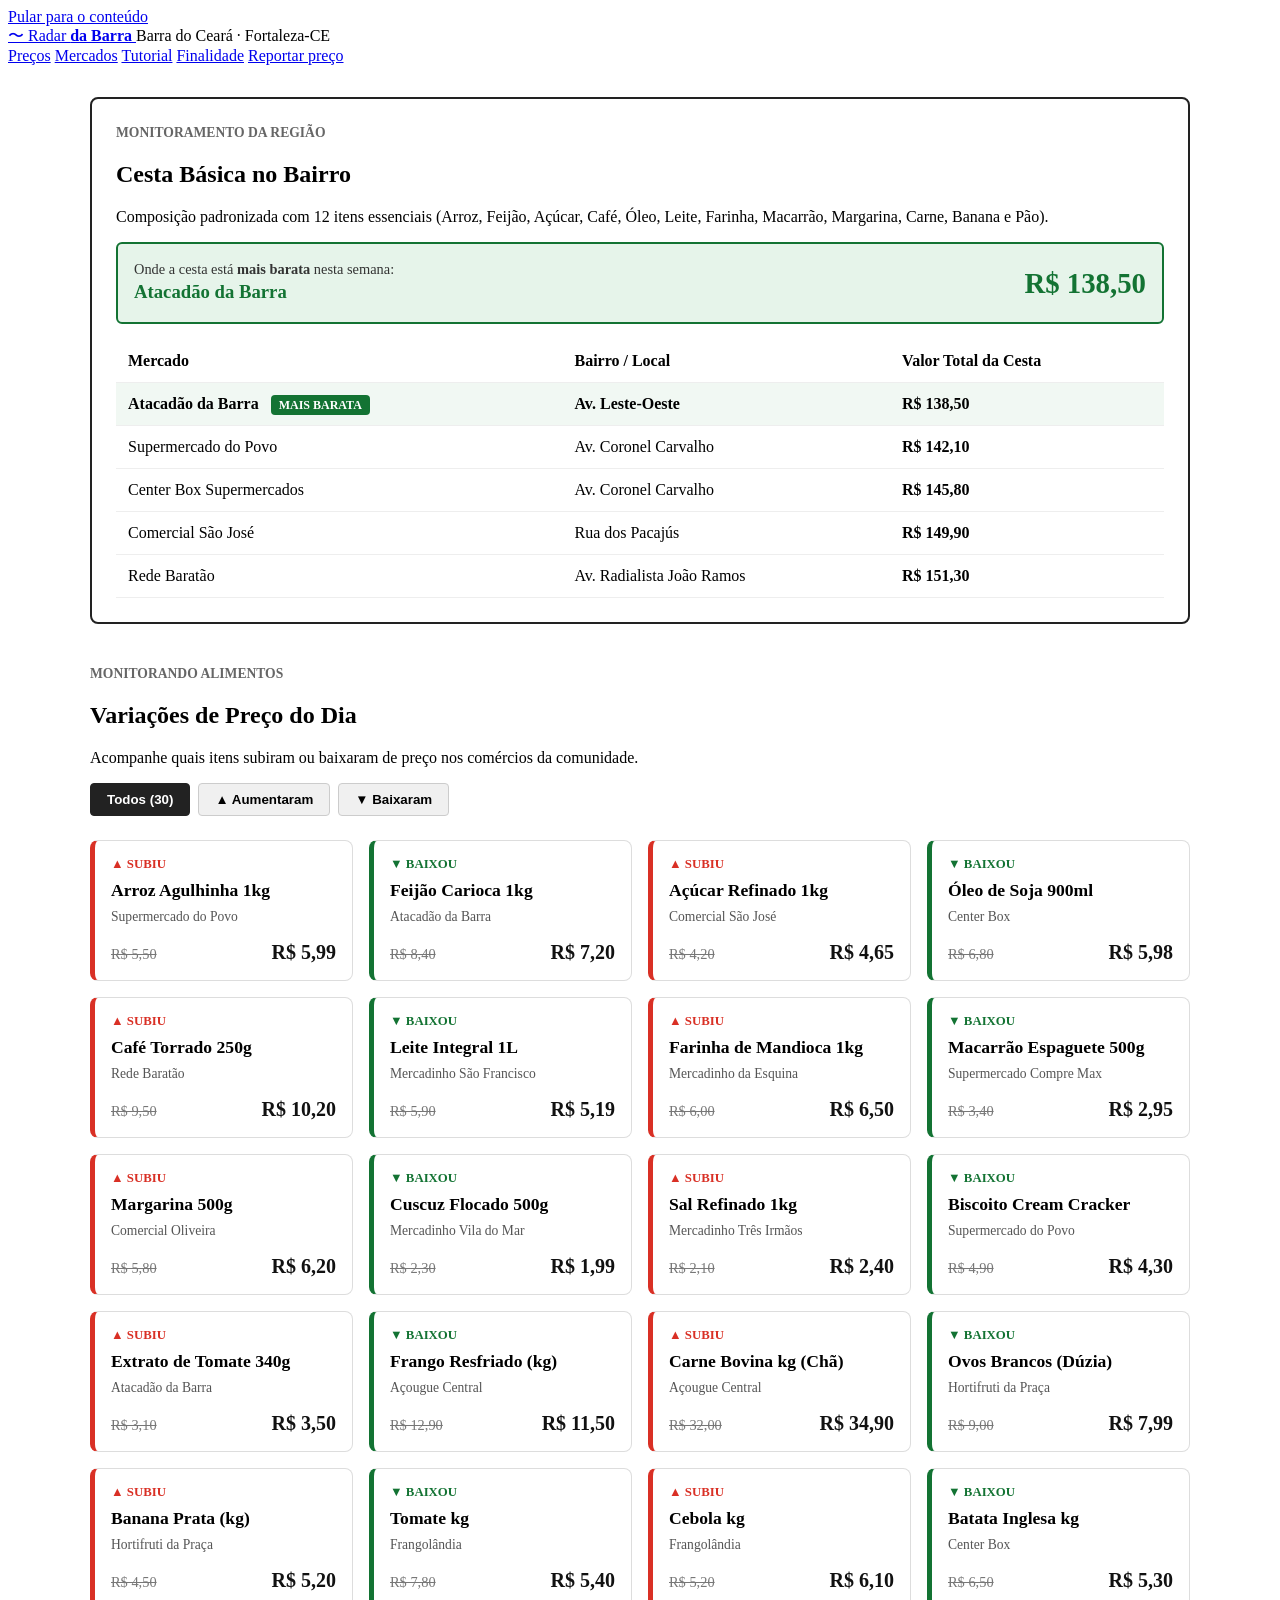
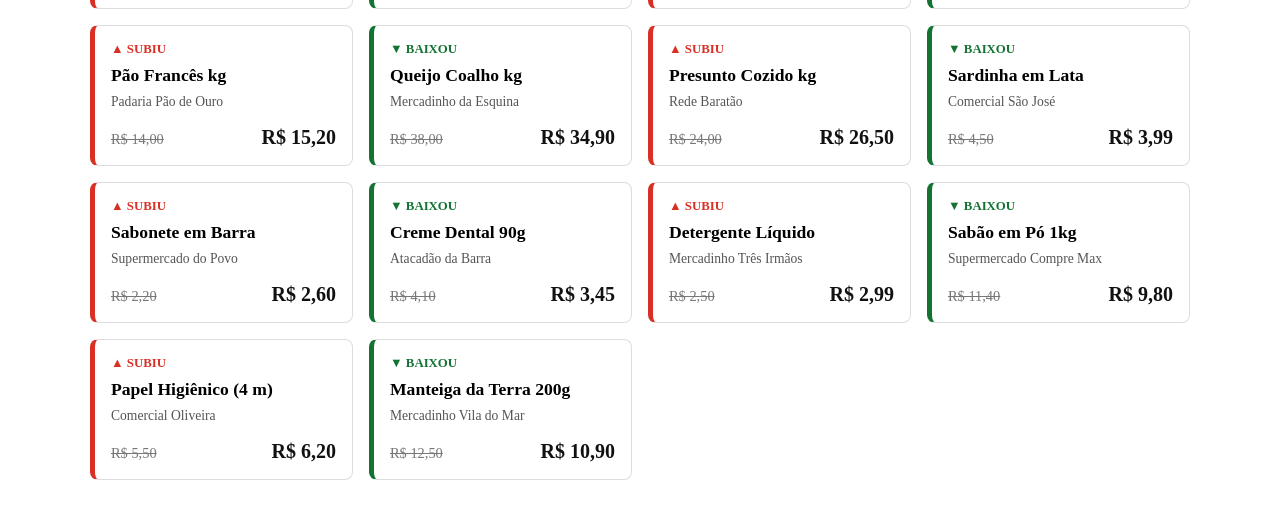
==== preços.html @ 25b1a9d9 "Rename precos.html to preços.html" ====
<!DOCTYPE html>
<html lang="pt-BR">
<head>
<meta charset="UTF-8">
<meta name="viewport" content="width=device-width, initial-scale=1.0, maximum-scale=1">
<title>Preços e Cesta Básica · Radar da Barra</title>
<link rel="preconnect" href="https://fonts.googleapis.com">
<link href="https://fonts.googleapis.com/css2?family=Fraunces:opsz,wght@9..144,500;9..144,600;9..144,700&family=Inter:wght@400;500;600;700&family=Space+Mono:wght@400;700&display=swap" rel="stylesheet">
<link rel="stylesheet" href="css/style.css">
<style>
  /* Estilização da Cesta Básica */
  .painel-cesta { background: #fff; border: 2px solid #222; border-radius: 8px; padding: 1.5rem; margin-bottom: 2.5rem; }
  .cesta-destaque { background: #e6f4ea; border: 2px solid #137333; border-radius: 6px; padding: 1rem; margin-top: 1rem; display: flex; justify-content: space-between; align-items: center; flex-wrap: wrap; gap: 1rem; }
  .cesta-destaque .preco-campeao { font-size: 1.8rem; font-weight: 700; color: #137333; }
  .tabela-cesta { width: 100%; border-collapse: collapse; margin-top: 1rem; text-align: left; }
  .tabela-cesta th, .tabela-cesta td { padding: 0.75rem; border-bottom: 1px solid #eee; }
  .tabela-cesta tr.mais-barato { background-color: #f1f8f3; font-weight: 600; }
  .badge-menor { background: #137333; color: #fff; font-size: 0.75rem; padding: 0.2rem 0.5rem; border-radius: 4px; text-transform: uppercase; margin-left: 0.5rem; }

  /* Estilização dos Cards de Produtos */
  .grade-produtos { display: grid; grid-template-columns: repeat(auto-fill, minmax(260px, 1fr)); gap: 1rem; margin-top: 1.5rem; }
  .cartao-p { background: #fff; border: 1px solid #ddd; border-radius: 8px; padding: 1rem; display: flex; flex-direction: column; gap: 0.5rem; }
  .cartao-p.aumento { border-left: 5px solid #d93025; }
  .cartao-p.reducao { border-left: 5px solid #137333; }
  .tag-variacao { font-size: 0.8rem; font-weight: bold; text-transform: uppercase; }
  .aumento .tag-variacao { color: #d93025; }
  .reducao .tag-variacao { color: #137333; }
  .precos-box { display: flex; justify-content: space-between; align-items: baseline; margin-top: 0.5rem; }
  .p-antigo { text-decoration: line-through; color: #777; font-size: 0.9rem; }
  .p-atual { font-size: 1.25rem; font-weight: 700; color: #111; }
  
  /* Botoes de Filtro */
  .filtros { display: flex; gap: 0.5rem; margin-bottom: 1rem; flex-wrap: wrap; }
  .btn-f { background: #f0f0f0; border: 1px solid #ccc; padding: 0.5rem 1rem; border-radius: 4px; cursor: pointer; font-weight: 600; }
  .btn-f.ativo { background: #222; color: #fff; border-color: #222; }
</style>
</head>
<body>

<a class="pular-conteudo" href="#conteudo">Pular para o conteúdo</a>

<header class="topo">
  <div class="topo__marca">
    <a href="index.html" class="marca">
      <span class="marca__onda" aria-hidden="true">〜</span>
      <span class="marca__texto">Radar <strong>da Barra</strong></span>
    </a>
    <span class="topo__selo">Barra do Ceará · Fortaleza-CE</span>
  </div>
  <nav class="topo__nav">
    <a href="precos.html">Preços</a>
    <a href="mercados.html">Mercados</a>
    <a href="tutorial.html">Tutorial</a>
    <a href="finalidade.html">Finalidade</a>
    <a href="reportar.html" class="botao botao--sol">Reportar preço</a>
  </nav>
</header>

<main id="conteudo" style="max-width: 1100px; margin: 2rem auto; padding: 0 1rem;">

  <section class="painel-cesta">
    <span class="eyebrow" style="color: #666; font-size: 0.85rem; font-weight: bold; text-transform: uppercase;">Monitoramento da Região</span>
    <h2>Cesta Básica no Bairro</h2>
    <p>Composição padronizada com 12 itens essenciais (Arroz, Feijão, Açúcar, Café, Óleo, Leite, Farinha, Macarrão, Margarina, Carne, Banana e Pão).</p>
    
    <div class="cesta-destaque">
      <div>
        <span style="font-size: 0.9rem; color: #333;">Onde a cesta está <strong>mais barata</strong> nesta semana:</span>
        <h3 style="margin: 0.2rem 0; color: #137333;" id="nomeMercadoBarato">Atacadão da Barra</h3>
      </div>
      <div class="preco-campeao" id="precoCestaBarata">R$ 138,50</div>
    </div>

    <table class="tabela-cesta">
      <thead>
        <tr>
          <th>Mercado</th>
          <th>Bairro / Local</th>
          <th>Valor Total da Cesta</th>
        </tr>
      </thead>
      <tbody id="corpoTabelaCesta">
        </tbody>
    </table>
  </section>

  <section class="cabecalho-pagina">
    <span class="eyebrow" style="color: #666; font-size: 0.85rem; font-weight: bold; text-transform: uppercase;">Monitorando Alimentos</span>
    <h1>Variações de Preço do Dia</h1>
    <p>Acompanhe quais itens subiram ou baixaram de preço nos comércios da comunidade.</p>
  </section>

  <div class="filtros">
    <button class="btn-f ativo" onclick="filtrar('todos', this)">Todos (30)</button>
    <button class="btn-f" onclick="filtrar('aumento', this)">▲ Aumentaram</button>
    <button class="btn-f" onclick="filtrar('reducao', this)">▼ Baixaram</button>
  </div>

  <div class="grade-produtos" id="gradeProdutos">
    </div>

</main>

<script>
// 1. DADOS DA CESTA BÁSICA NOS MERCADOS
const cestasMercados = [
  { mercado: "Atacadão da Barra", local: "Av. Leste-Oeste", valor: 138.50 },
  { mercado: "Supermercado do Povo", local: "Av. Coronel Carvalho", valor: 142.10 },
  { mercado: "Center Box Supermercados", local: "Av. Coronel Carvalho", valor: 145.80 },
  { mercado: "Comercial São José", local: "Rua dos Pacajús", valor: 149.90 },
  { mercado: "Rede Baratão", local: "Av. Radialista João Ramos", valor: 151.30 }
];

// 2. DADOS DOS 30 ALIMENTOS
const listaAlimentos = [
  { nome: "Arroz Agulhinha 1kg", mercado: "Supermercado do Povo", tipo: "aumento", anterior: 5.50, atual: 5.99 },
  { nome: "Feijão Carioca 1kg", mercado: "Atacadão da Barra", tipo: "reducao", anterior: 8.40, atual: 7.20 },
  { nome: "Açúcar Refinado 1kg", mercado: "Comercial São José", tipo: "aumento", anterior: 4.20, atual: 4.65 },
  { nome: "Óleo de Soja 900ml", mercado: "Center Box", tipo: "reducao", anterior: 6.80, atual: 5.98 },
  { nome: "Café Torrado 250g", mercado: "Rede Baratão", tipo: "aumento", anterior: 9.50, atual: 10.20 },
  { nome: "Leite Integral 1L", mercado: "Mercadinho São Francisco", tipo: "reducao", anterior: 5.90, atual: 5.19 },
  { nome: "Farinha de Mandioca 1kg", mercado: "Mercadinho da Esquina", tipo: "aumento", anterior: 6.00, anterior: 6.00, atual: 6.50 },
  { nome: "Macarrão Espaguete 500g", mercado: "Supermercado Compre Max", tipo: "reducao", anterior: 3.40, atual: 2.95 },
  { nome: "Margarina 500g", mercado: "Comercial Oliveira", tipo: "aumento", anterior: 5.80, atual: 6.20 },
  { nome: "Cuscuz Flocado 500g", mercado: "Mercadinho Vila do Mar", tipo: "reducao", anterior: 2.30, atual: 1.99 },
  { nome: "Sal Refinado 1kg", mercado: "Mercadinho Três Irmãos", tipo: "aumento", anterior: 2.10, atual: 2.40 },
  { nome: "Biscoito Cream Cracker", mercado: "Supermercado do Povo", tipo: "reducao", anterior: 4.90, atual: 4.30 },
  { nome: "Extrato de Tomate 340g", mercado: "Atacadão da Barra", tipo: "aumento", anterior: 3.10, atual: 3.50 },
  { nome: "Frango Resfriado (kg)", mercado: "Açougue Central", tipo: "reducao", anterior: 12.90, atual: 11.50 },
  { nome: "Carne Bovina kg (Chã)", mercado: "Açougue Central", tipo: "aumento", anterior: 32.00, atual: 34.90 },
  { nome: "Ovos Brancos (Dúzia)", mercado: "Hortifruti da Praça", tipo: "reducao", anterior: 9.00, atual: 7.99 },
  { nome: "Banana Prata (kg)", mercado: "Hortifruti da Praça", tipo: "aumento", anterior: 4.50, atual: 5.20 },
  { nome: "Tomate kg", mercado: "Frangolândia", tipo: "reducao", anterior: 7.80, atual: 5.40 },
  { nome: "Cebola kg", mercado: "Frangolândia", tipo: "aumento", anterior: 5.20, atual: 6.10 },
  { nome: "Batata Inglesa kg", mercado: "Center Box", tipo: "reducao", anterior: 6.50, atual: 5.30 },
  { nome: "Pão Francês kg", mercado: "Padaria Pão de Ouro", tipo: "aumento", anterior: 14.00, atual: 15.20 },
  { nome: "Queijo Coalho kg", mercado: "Mercadinho da Esquina", tipo: "reducao", anterior: 38.00, atual: 34.90 },
  { nome: "Presunto Cozido kg", mercado: "Rede Baratão", tipo: "aumento", anterior: 24.00, atual: 26.50 },
  { nome: "Sardinha em Lata", mercado: "Comercial São José", tipo: "reducao", anterior: 4.50, atual: 3.99 },
  { nome: "Sabonete em Barra", mercado: "Supermercado do Povo", tipo: "aumento", anterior: 2.20, atual: 2.60 },
  { nome: "Creme Dental 90g", mercado: "Atacadão da Barra", tipo: "reducao", anterior: 4.10, atual: 3.45 },
  { nome: "Detergente Líquido", mercado: "Mercadinho Três Irmãos", tipo: "aumento", anterior: 2.50, atual: 2.99 },
  { nome: "Sabão em Pó 1kg", mercado: "Supermercado Compre Max", tipo: "reducao", anterior: 11.40, atual: 9.80 },
  { nome: "Papel Higiênico (4 m)", mercado: "Comercial Oliveira", tipo: "aumento", anterior: 5.50, atual: 6.20 },
  { nome: "Manteiga da Terra 200g", mercado: "Mercadinho Vila do Mar", tipo: "reducao", anterior: 12.50, atual: 10.90 }
];

// FUNÇÃO PARA RENDERIZAR TABELA DA CESTA BÁSICA
function renderCesta() {
  // Ordena pelo menor valor
  cestasMercados.sort((a, b) => a.valor - b.valor);
  
  const menor = cestasMercados[0];
  document.getElementById('nomeMercadoBarato').textContent = menor.mercado;
  document.getElementById('precoCestaBarata').textContent = `R$ ${menor.valor.toFixed(2).replace('.', ',')}`;

  const tbody = document.getElementById('corpoTabelaCesta');
  tbody.innerHTML = cestasMercados.map((item, index) => `
    <tr class="${index === 0 ? 'mais-barato' : ''}">
      <td>${item.mercado} ${index === 0 ? '<span class="badge-menor">Mais Barata</span>' : ''}</td>
      <td>${item.local}</td>
      <td><strong>R$ ${item.valor.toFixed(2).replace('.', ',')}</strong></td>
    </tr>
  `).join('');
}

// FUNÇÃO PARA RENDERIZAR OS CARD DOS ALIMENTOS
function renderAlimentos(itens) {
  const container = document.getElementById('gradeProdutos');
  container.innerHTML = itens.map(item => `
    <article class="cartao-p ${item.tipo}">
      <span class="tag-variacao">${item.tipo === 'aumento' ? '▲ Subiu' : '▼ Baixou'}</span>
      <h3 style="margin: 0; font-size: 1.1rem;">${item.nome}</h3>
      <span style="font-size: 0.85rem; color: #555;">${item.mercado}</span>
      <div class="precos-box">
        <span class="p-antigo">R$ ${item.anterior.toFixed(2).replace('.', ',')}</span>
        <span class="p-atual">R$ ${item.atual.toFixed(2).replace('.', ',')}</span>
      </div>
    </article>
  `).join('');
}

// FILTRO DE BOTOES
function filtrar(tipo, btn) {
  document.querySelectorAll('.btn-f').forEach(b => b.classList.remove('ativo'));
  btn.classList.add('ativo');

  if (tipo === 'todos') {
    renderAlimentos(listaAlimentos);
  } else {
    renderAlimentos(listaAlimentos.filter(a => a.tipo === tipo));
  }
}

// INICIALIZAÇÃO AO CARREGAR A PÁGINA
window.onload = () => {
  renderCesta();
  renderAlimentos(listaAlimentos);
};

</script>
</body>
</html>
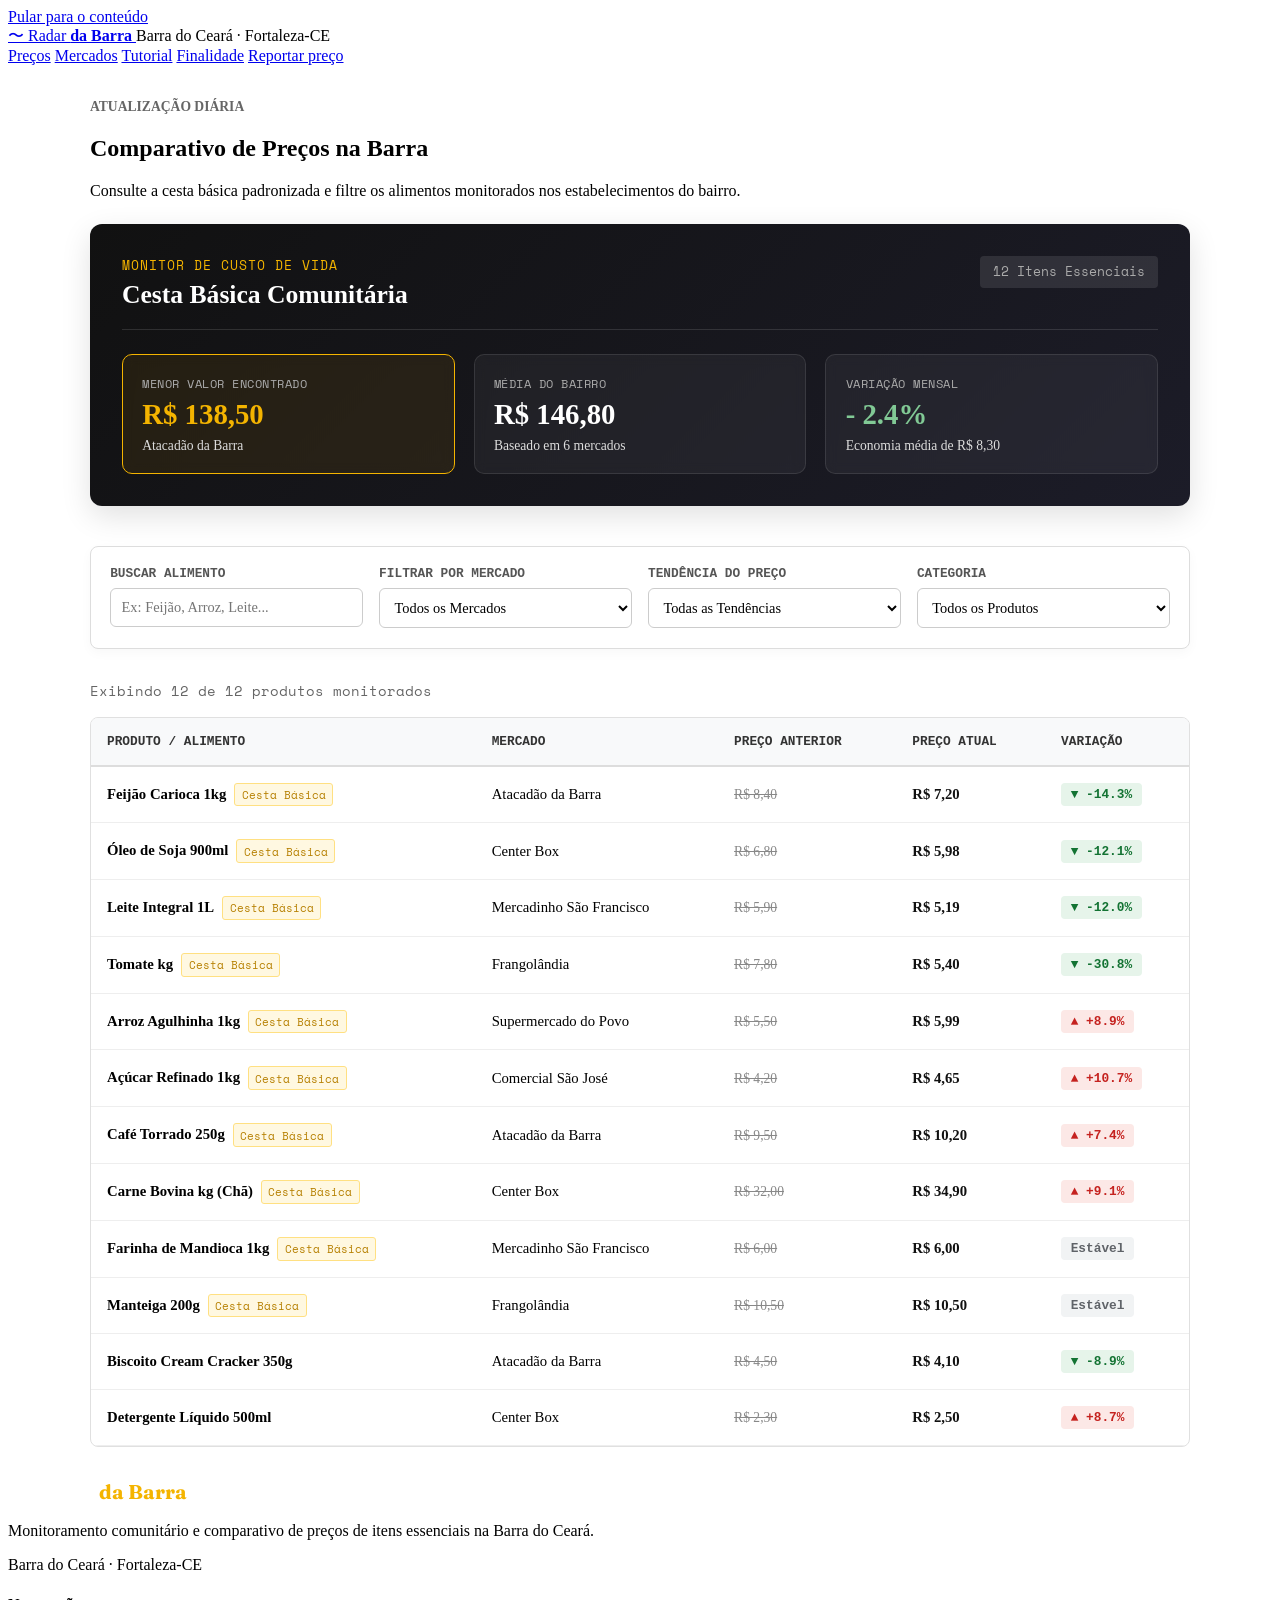
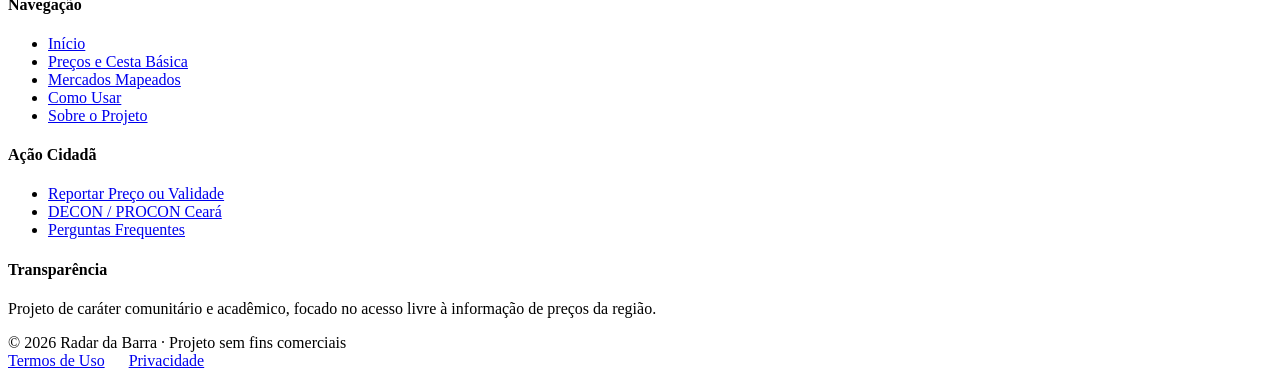
==== commit 7d9c9d21: "Revise preços.html for price comparison enhancements Updated title and enhanced styling for price co" ====
--- a/preços.html
+++ b/preços.html
@@ -3,36 +3,225 @@
 <head>
 <meta charset="UTF-8">
 <meta name="viewport" content="width=device-width, initial-scale=1.0, maximum-scale=1">
-<title>Preços e Cesta Básica · Radar da Barra</title>
+<title>Comparativo de Preços · Radar da Barra</title>
 <link rel="preconnect" href="https://fonts.googleapis.com">
 <link href="https://fonts.googleapis.com/css2?family=Fraunces:opsz,wght@9..144,500;9..144,600;9..144,700&family=Inter:wght@400;500;600;700&family=Space+Mono:wght@400;700&display=swap" rel="stylesheet">
 <link rel="stylesheet" href="css/style.css">
 <style>
-  /* Estilização da Cesta Básica */
-  .painel-cesta { background: #fff; border: 2px solid #222; border-radius: 8px; padding: 1.5rem; margin-bottom: 2.5rem; }
-  .cesta-destaque { background: #e6f4ea; border: 2px solid #137333; border-radius: 6px; padding: 1rem; margin-top: 1rem; display: flex; justify-content: space-between; align-items: center; flex-wrap: wrap; gap: 1rem; }
-  .cesta-destaque .preco-campeao { font-size: 1.8rem; font-weight: 700; color: #137333; }
-  .tabela-cesta { width: 100%; border-collapse: collapse; margin-top: 1rem; text-align: left; }
-  .tabela-cesta th, .tabela-cesta td { padding: 0.75rem; border-bottom: 1px solid #eee; }
-  .tabela-cesta tr.mais-barato { background-color: #f1f8f3; font-weight: 600; }
-  .badge-menor { background: #137333; color: #fff; font-size: 0.75rem; padding: 0.2rem 0.5rem; border-radius: 4px; text-transform: uppercase; margin-left: 0.5rem; }
-
-  /* Estilização dos Cards de Produtos */
-  .grade-produtos { display: grid; grid-template-columns: repeat(auto-fill, minmax(260px, 1fr)); gap: 1rem; margin-top: 1.5rem; }
-  .cartao-p { background: #fff; border: 1px solid #ddd; border-radius: 8px; padding: 1rem; display: flex; flex-direction: column; gap: 0.5rem; }
-  .cartao-p.aumento { border-left: 5px solid #d93025; }
-  .cartao-p.reducao { border-left: 5px solid #137333; }
-  .tag-variacao { font-size: 0.8rem; font-weight: bold; text-transform: uppercase; }
-  .aumento .tag-variacao { color: #d93025; }
-  .reducao .tag-variacao { color: #137333; }
-  .precos-box { display: flex; justify-content: space-between; align-items: baseline; margin-top: 0.5rem; }
-  .p-antigo { text-decoration: line-through; color: #777; font-size: 0.9rem; }
-  .p-atual { font-size: 1.25rem; font-weight: 700; color: #111; }
-  
-  /* Botoes de Filtro */
-  .filtros { display: flex; gap: 0.5rem; margin-bottom: 1rem; flex-wrap: wrap; }
-  .btn-f { background: #f0f0f0; border: 1px solid #ccc; padding: 0.5rem 1rem; border-radius: 4px; cursor: pointer; font-weight: 600; }
-  .btn-f.ativo { background: #222; color: #fff; border-color: #222; }
+  /* Base de Animação de Rolagem */
+  .revelar {
+    opacity: 0;
+    transform: translateY(25px);
+    transition: opacity 0.7s cubic-bezier(0.16, 1, 0.3, 1), transform 0.7s cubic-bezier(0.16, 1, 0.3, 1);
+  }
+  .revelar.ativo {
+    opacity: 1;
+    transform: translateY(0);
+  }
+
+  /* Painel Destaque da Cesta Básica */
+  .painel-cesta {
+    background: linear-gradient(135deg, #111111 0%, #1c1c28 100%);
+    color: #fff;
+    border-radius: 12px;
+    padding: 2rem;
+    margin-top: 1.5rem;
+    margin-bottom: 2.5rem;
+    box-shadow: 0 10px 30px rgba(0,0,0,0.12);
+  }
+
+  .cesta-header {
+    display: flex;
+    justify-content: space-between;
+    align-items: flex-start;
+    flex-wrap: wrap;
+    gap: 1rem;
+    border-bottom: 1px solid rgba(255,255,255,0.12);
+    padding-bottom: 1.2rem;
+    margin-bottom: 1.5rem;
+  }
+
+  .cesta-grid {
+    display: grid;
+    grid-template-columns: repeat(auto-fit, minmax(220px, 1fr));
+    gap: 1.2rem;
+  }
+
+  .cesta-card {
+    background: rgba(255, 255, 255, 0.05);
+    border: 1px solid rgba(255, 255, 255, 0.1);
+    border-radius: 10px;
+    padding: 1.2rem;
+    backdrop-filter: blur(6px);
+    transition: transform 0.3s ease, border-color 0.3s ease;
+  }
+
+  .cesta-card:hover {
+    transform: translateY(-4px);
+    border-color: #f4b400;
+  }
+
+  .cesta-card--destaque {
+    border-color: #f4b400;
+    background: rgba(244, 180, 0, 0.08);
+  }
+
+  .cesta-card .rotulo {
+    font-family: 'Space Mono', monospace;
+    font-size: 0.75rem;
+    color: #aaa;
+    text-transform: uppercase;
+    letter-spacing: 0.5px;
+  }
+
+  .cesta-card .valor {
+    font-size: 1.8rem;
+    font-weight: 700;
+    color: #fff;
+    margin: 0.4rem 0;
+  }
+
+  .cesta-card .mercado {
+    font-size: 0.85rem;
+    color: #ddd;
+  }
+
+  /* Painel de Filtros */
+  .painel-filtros {
+    background: #fff;
+    border: 1px solid #ddd;
+    border-radius: 8px;
+    padding: 1.2rem;
+    margin: 1.5rem 0 2rem;
+    display: grid;
+    grid-template-columns: repeat(auto-fit, minmax(200px, 1fr));
+    gap: 1rem;
+    box-shadow: 0 4px 12px rgba(0,0,0,0.03);
+  }
+
+  .campo-filtro {
+    display: flex;
+    flex-direction: column;
+    gap: 0.4rem;
+  }
+
+  .campo-filtro label {
+    font-size: 0.8rem;
+    font-family: 'Space Mono', monospace;
+    text-transform: uppercase;
+    color: #555;
+    font-weight: bold;
+  }
+
+  .campo-filtro input, .campo-filtro select {
+    padding: 0.65rem;
+    border: 1px solid #ccc;
+    border-radius: 6px;
+    font-family: inherit;
+    font-size: 0.9rem;
+    background: #fff;
+  }
+
+  .campo-filtro input:focus, .campo-filtro select:focus {
+    outline: none;
+    border-color: #222;
+  }
+
+  /* Tabela Interativa */
+  .tabela-container {
+    overflow-x: auto;
+    background: #fff;
+    border: 1px solid #e0e0e0;
+    border-radius: 8px;
+  }
+
+  .tabela-precos {
+    width: 100%;
+    border-collapse: collapse;
+    text-align: left;
+    font-size: 0.92rem;
+  }
+
+  .tabela-precos th {
+    background: #f8f9fa;
+    padding: 1rem;
+    font-family: 'Space Mono', monospace;
+    font-size: 0.8rem;
+    text-transform: uppercase;
+    border-bottom: 2px solid #ddd;
+    color: #333;
+  }
+
+  .tabela-precos td {
+    padding: 1rem;
+    border-bottom: 1px solid #eee;
+    vertical-align: middle;
+  }
+
+  .tabela-precos tr {
+    transition: background 0.2s ease;
+  }
+
+  .tabela-precos tr:hover {
+    background: #fcfcfc;
+  }
+
+  /* Tags de Variacao */
+  .tag-variacao {
+    display: inline-block;
+    padding: 0.25rem 0.6rem;
+    border-radius: 4px;
+    font-weight: 700;
+    font-size: 0.8rem;
+    font-family: 'Space Mono', monospace;
+  }
+
+  .tag-variacao.reducao {
+    background: #e6f4ea;
+    color: #137333;
+  }
+
+  .tag-variacao.aumento {
+    background: #fce8e6;
+    color: #c5221f;
+  }
+
+  .tag-variacao.estavel {
+    background: #f1f3f4;
+    color: #5f6368;
+  }
+
+  .tag-cesta {
+    display: inline-block;
+    padding: 0.15rem 0.4rem;
+    border-radius: 3px;
+    font-size: 0.7rem;
+    font-family: 'Space Mono', monospace;
+    background: #fff8e1;
+    color: #b78103;
+    border: 1px solid #ffe082;
+    margin-left: 0.5rem;
+  }
+
+  .preco-antigo {
+    text-decoration: line-through;
+    color: #888;
+    font-size: 0.85rem;
+    margin-right: 0.4rem;
+  }
+
+  .preco-atual {
+    font-weight: bold;
+    color: #111;
+  }
+
+  /* Contador e feedback */
+  .resumo-busca {
+    font-size: 0.85rem;
+    color: #666;
+    margin-bottom: 1rem;
+    font-family: 'Space Mono', monospace;
+  }
 </style>
 </head>
 <body>
@@ -48,7 +237,7 @@
     <span class="topo__selo">Barra do Ceará · Fortaleza-CE</span>
   </div>
   <nav class="topo__nav">
-    <a href="precos.html">Preços</a>
+    <a href="precos.html" class="ativo">Preços</a>
     <a href="mercados.html">Mercados</a>
     <a href="tutorial.html">Tutorial</a>
     <a href="finalidade.html">Finalidade</a>
@@ -58,146 +247,238 @@
 
 <main id="conteudo" style="max-width: 1100px; margin: 2rem auto; padding: 0 1rem;">
 
-  <section class="painel-cesta">
-    <span class="eyebrow" style="color: #666; font-size: 0.85rem; font-weight: bold; text-transform: uppercase;">Monitoramento da Região</span>
-    <h2>Cesta Básica no Bairro</h2>
-    <p>Composição padronizada com 12 itens essenciais (Arroz, Feijão, Açúcar, Café, Óleo, Leite, Farinha, Macarrão, Margarina, Carne, Banana e Pão).</p>
-    
-    <div class="cesta-destaque">
+  <section class="cabecalho-pagina revelar">
+    <span class="eyebrow" style="color: #666; font-size: 0.85rem; font-weight: bold; text-transform: uppercase;">Atualização Diária</span>
+    <h1>Comparativo de Preços na Barra</h1>
+    <p>Consulte a cesta básica padronizada e filtre os alimentos monitorados nos estabelecimentos do bairro.</p>
+  </section>
+
+  <!-- PAINEL DESTAQUE DA CESTA BÁSICA -->
+  <section class="painel-cesta revelar">
+    <div class="cesta-header">
       <div>
-        <span style="font-size: 0.9rem; color: #333;">Onde a cesta está <strong>mais barata</strong> nesta semana:</span>
-        <h3 style="margin: 0.2rem 0; color: #137333;" id="nomeMercadoBarato">Atacadão da Barra</h3>
+        <span style="font-size: 0.8rem; font-family: 'Space Mono', monospace; color: #f4b400; text-transform: uppercase; letter-spacing: 1px;">Monitor de Custo de Vida</span>
+        <h2 style="font-size: 1.6rem; margin: 0.3rem 0 0; color: #fff;">Cesta Básica Comunitária</h2>
       </div>
-      <div class="preco-campeao" id="precoCestaBarata">R$ 138,50</div>
-    </div>
-
-    <table class="tabela-cesta">
+      <span style="font-family: 'Space Mono', monospace; font-size: 0.8rem; color: #aaa; background: rgba(255,255,255,0.1); padding: 0.4rem 0.8rem; border-radius: 4px;">12 Itens Essenciais</span>
+    </div>
+
+    <div class="cesta-grid">
+      <div class="cesta-card cesta-card--destaque">
+        <span class="rotulo">Menor Valor Encontrado</span>
+        <div class="valor" style="color: #f4b400;">R$ 138,50</div>
+        <div class="mercado">Atacadão da Barra</div>
+      </div>
+
+      <div class="cesta-card">
+        <span class="rotulo">Média do Bairro</span>
+        <div class="valor">R$ 146,80</div>
+        <div class="mercado">Baseado em 6 mercados</div>
+      </div>
+
+      <div class="cesta-card">
+        <span class="rotulo">Variação Mensal</span>
+        <div class="valor" style="color: #81c995;">- 2.4%</div>
+        <div class="mercado">Economia média de R$ 8,30</div>
+      </div>
+    </div>
+  </section>
+
+  <!-- PAINEL DE FILTROS INTERATIVOS -->
+  <section class="painel-filtros revelar">
+    <div class="campo-filtro">
+      <label for="buscaNome">Buscar Alimento</label>
+      <input type="text" id="buscaNome" placeholder="Ex: Feijão, Arroz, Leite..." oninput="filtrarPrecos()">
+    </div>
+
+    <div class="campo-filtro">
+      <label for="filtroMercado">Filtrar por Mercado</label>
+      <select id="filtroMercado" onchange="filtrarPrecos()">
+        <option value="">Todos os Mercados</option>
+        <option value="Atacadão da Barra">Atacadão da Barra</option>
+        <option value="Center Box">Center Box</option>
+        <option value="Supermercado do Povo">Supermercado do Povo</option>
+        <option value="Mercadinho São Francisco">Mercadinho São Francisco</option>
+        <option value="Frangolândia">Frangolândia</option>
+        <option value="Comercial São José">Comercial São José</option>
+      </select>
+    </div>
+
+    <div class="campo-filtro">
+      <label for="filtroStatus">Tendência do Preço</label>
+      <select id="filtroStatus" onchange="filtrarPrecos()">
+        <option value="">Todas as Tendências</option>
+        <option value="reducao">Apenas Preços que Baixaram</option>
+        <option value="aumento">Apenas Preços que Subiram</option>
+        <option value="estavel">Preços Estáveis</option>
+      </select>
+    </div>
+
+    <div class="campo-filtro">
+      <label for="filtroCesta">Categoria</label>
+      <select id="filtroCesta" onchange="filtrarPrecos()">
+        <option value="">Todos os Produtos</option>
+        <option value="sim">Somente Cesta Básica</option>
+      </select>
+    </div>
+  </section>
+
+  <div class="resumo-busca revelar" id="resumoContador">Exibindo todos os itens</div>
+
+  <!-- TABELA DINÂMICA DE PREÇOS -->
+  <div class="tabela-container revelar">
+    <table class="tabela-precos">
       <thead>
         <tr>
+          <th>Produto / Alimento</th>
           <th>Mercado</th>
-          <th>Bairro / Local</th>
-          <th>Valor Total da Cesta</th>
+          <th>Preço Anterior</th>
+          <th>Preço Atual</th>
+          <th>Variação</th>
         </tr>
       </thead>
-      <tbody id="corpoTabelaCesta">
-        </tbody>
+      <tbody id="corpoTabelaPrecos">
+        <!-- Preenchido via JavaScript -->
+      </tbody>
     </table>
-  </section>
-
-  <section class="cabecalho-pagina">
-    <span class="eyebrow" style="color: #666; font-size: 0.85rem; font-weight: bold; text-transform: uppercase;">Monitorando Alimentos</span>
-    <h1>Variações de Preço do Dia</h1>
-    <p>Acompanhe quais itens subiram ou baixaram de preço nos comércios da comunidade.</p>
-  </section>
-
-  <div class="filtros">
-    <button class="btn-f ativo" onclick="filtrar('todos', this)">Todos (30)</button>
-    <button class="btn-f" onclick="filtrar('aumento', this)">▲ Aumentaram</button>
-    <button class="btn-f" onclick="filtrar('reducao', this)">▼ Baixaram</button>
   </div>
 
-  <div class="grade-produtos" id="gradeProdutos">
-    </div>
-
 </main>
 
+<footer class="rodape">
+  <div class="rodape__conteudo">
+    <div class="rodape__coluna">
+      <div style="font-family: 'Fraunces', serif; font-size: 1.25rem; font-weight: 700; color: #fff; margin-bottom: 0.8rem;">
+        〜 Radar <strong style="color: #f4b400;">da Barra</strong>
+      </div>
+      <p>Monitoramento comunitário e comparativo de preços de itens essenciais na Barra do Ceará.</p>
+      <span class="rodape__selo-local">Barra do Ceará · Fortaleza-CE</span>
+    </div>
+
+    <div class="rodape__coluna">
+      <h4>Navegação</h4>
+      <ul class="rodape__links">
+        <li><a href="index.html">Início</a></li>
+        <li><a href="precos.html">Preços e Cesta Básica</a></li>
+        <li><a href="mercados.html">Mercados Mapeados</a></li>
+        <li><a href="tutorial.html">Como Usar</a></li>
+        <li><a href="finalidade.html">Sobre o Projeto</a></li>
+      </ul>
+    </div>
+
+    <div class="rodape__coluna">
+      <h4>Ação Cidadã</h4>
+      <ul class="rodape__links">
+        <li><a href="reportar.html">Reportar Preço ou Validade</a></li>
+        <li><a href="https://www.mpce.mp.br/decon/" target="_blank" rel="noopener">DECON / PROCON Ceará</a></li>
+        <li><a href="tutorial.html#faq">Perguntas Frequentes</a></li>
+      </ul>
+    </div>
+
+    <div class="rodape__coluna">
+      <h4>Transparência</h4>
+      <p>Projeto de caráter comunitário e acadêmico, focado no acesso livre à informação de preços da região.</p>
+    </div>
+  </div>
+
+  <div class="rodape__base">
+    <span>© 2026 Radar da Barra · Projeto sem fins comerciais</span>
+    <div style="display: flex; gap: 1.5rem;">
+      <a href="termos.html">Termos de Uso</a>
+      <a href="finalidade.html">Privacidade</a>
+    </div>
+  </div>
+</footer>
+
 <script>
-// 1. DADOS DA CESTA BÁSICA NOS MERCADOS
-const cestasMercados = [
-  { mercado: "Atacadão da Barra", local: "Av. Leste-Oeste", valor: 138.50 },
-  { mercado: "Supermercado do Povo", local: "Av. Coronel Carvalho", valor: 142.10 },
-  { mercado: "Center Box Supermercados", local: "Av. Coronel Carvalho", valor: 145.80 },
-  { mercado: "Comercial São José", local: "Rua dos Pacajús", valor: 149.90 },
-  { mercado: "Rede Baratão", local: "Av. Radialista João Ramos", valor: 151.30 }
+// BASE DE DADOS DOS ALIMENTOS COM INDICADOR DE CESTA BÁSICA
+const listaPrecos = [
+  { nome: "Feijão Carioca 1kg", mercado: "Atacadão da Barra", anterior: 8.40, atual: 7.20, status: "reducao", cesta: true },
+  { nome: "Óleo de Soja 900ml", mercado: "Center Box", anterior: 6.80, atual: 5.98, status: "reducao", cesta: true },
+  { nome: "Leite Integral 1L", mercado: "Mercadinho São Francisco", anterior: 5.90, atual: 5.19, status: "reducao", cesta: true },
+  { nome: "Tomate kg", mercado: "Frangolândia", anterior: 7.80, atual: 5.40, status: "reducao", cesta: true },
+  { nome: "Arroz Agulhinha 1kg", mercado: "Supermercado do Povo", anterior: 5.50, atual: 5.99, status: "aumento", cesta: true },
+  { nome: "Açúcar Refinado 1kg", mercado: "Comercial São José", anterior: 4.20, atual: 4.65, status: "aumento", cesta: true },
+  { nome: "Café Torrado 250g", mercado: "Atacadão da Barra", anterior: 9.50, atual: 10.20, status: "aumento", cesta: true },
+  { nome: "Carne Bovina kg (Chã)", mercado: "Center Box", anterior: 32.00, atual: 34.90, status: "aumento", cesta: true },
+  { nome: "Farinha de Mandioca 1kg", mercado: "Mercadinho São Francisco", anterior: 6.00, atual: 6.00, status: "estavel", cesta: true },
+  { nome: "Manteiga 200g", mercado: "Frangolândia", anterior: 10.50, atual: 10.50, status: "estavel", cesta: true },
+  { nome: "Biscoito Cream Cracker 350g", mercado: "Atacadão da Barra", anterior: 4.50, atual: 4.10, status: "reducao", cesta: false },
+  { nome: "Detergente Líquido 500ml", mercado: "Center Box", anterior: 2.30, atual: 2.50, status: "aumento", cesta: false }
 ];
 
-// 2. DADOS DOS 30 ALIMENTOS
-const listaAlimentos = [
-  { nome: "Arroz Agulhinha 1kg", mercado: "Supermercado do Povo", tipo: "aumento", anterior: 5.50, atual: 5.99 },
-  { nome: "Feijão Carioca 1kg", mercado: "Atacadão da Barra", tipo: "reducao", anterior: 8.40, atual: 7.20 },
-  { nome: "Açúcar Refinado 1kg", mercado: "Comercial São José", tipo: "aumento", anterior: 4.20, atual: 4.65 },
-  { nome: "Óleo de Soja 900ml", mercado: "Center Box", tipo: "reducao", anterior: 6.80, atual: 5.98 },
-  { nome: "Café Torrado 250g", mercado: "Rede Baratão", tipo: "aumento", anterior: 9.50, atual: 10.20 },
-  { nome: "Leite Integral 1L", mercado: "Mercadinho São Francisco", tipo: "reducao", anterior: 5.90, atual: 5.19 },
-  { nome: "Farinha de Mandioca 1kg", mercado: "Mercadinho da Esquina", tipo: "aumento", anterior: 6.00, anterior: 6.00, atual: 6.50 },
-  { nome: "Macarrão Espaguete 500g", mercado: "Supermercado Compre Max", tipo: "reducao", anterior: 3.40, atual: 2.95 },
-  { nome: "Margarina 500g", mercado: "Comercial Oliveira", tipo: "aumento", anterior: 5.80, atual: 6.20 },
-  { nome: "Cuscuz Flocado 500g", mercado: "Mercadinho Vila do Mar", tipo: "reducao", anterior: 2.30, atual: 1.99 },
-  { nome: "Sal Refinado 1kg", mercado: "Mercadinho Três Irmãos", tipo: "aumento", anterior: 2.10, atual: 2.40 },
-  { nome: "Biscoito Cream Cracker", mercado: "Supermercado do Povo", tipo: "reducao", anterior: 4.90, atual: 4.30 },
-  { nome: "Extrato de Tomate 340g", mercado: "Atacadão da Barra", tipo: "aumento", anterior: 3.10, atual: 3.50 },
-  { nome: "Frango Resfriado (kg)", mercado: "Açougue Central", tipo: "reducao", anterior: 12.90, atual: 11.50 },
-  { nome: "Carne Bovina kg (Chã)", mercado: "Açougue Central", tipo: "aumento", anterior: 32.00, atual: 34.90 },
-  { nome: "Ovos Brancos (Dúzia)", mercado: "Hortifruti da Praça", tipo: "reducao", anterior: 9.00, atual: 7.99 },
-  { nome: "Banana Prata (kg)", mercado: "Hortifruti da Praça", tipo: "aumento", anterior: 4.50, atual: 5.20 },
-  { nome: "Tomate kg", mercado: "Frangolândia", tipo: "reducao", anterior: 7.80, atual: 5.40 },
-  { nome: "Cebola kg", mercado: "Frangolândia", tipo: "aumento", anterior: 5.20, atual: 6.10 },
-  { nome: "Batata Inglesa kg", mercado: "Center Box", tipo: "reducao", anterior: 6.50, atual: 5.30 },
-  { nome: "Pão Francês kg", mercado: "Padaria Pão de Ouro", tipo: "aumento", anterior: 14.00, atual: 15.20 },
-  { nome: "Queijo Coalho kg", mercado: "Mercadinho da Esquina", tipo: "reducao", anterior: 38.00, atual: 34.90 },
-  { nome: "Presunto Cozido kg", mercado: "Rede Baratão", tipo: "aumento", anterior: 24.00, atual: 26.50 },
-  { nome: "Sardinha em Lata", mercado: "Comercial São José", tipo: "reducao", anterior: 4.50, atual: 3.99 },
-  { nome: "Sabonete em Barra", mercado: "Supermercado do Povo", tipo: "aumento", anterior: 2.20, atual: 2.60 },
-  { nome: "Creme Dental 90g", mercado: "Atacadão da Barra", tipo: "reducao", anterior: 4.10, atual: 3.45 },
-  { nome: "Detergente Líquido", mercado: "Mercadinho Três Irmãos", tipo: "aumento", anterior: 2.50, atual: 2.99 },
-  { nome: "Sabão em Pó 1kg", mercado: "Supermercado Compre Max", tipo: "reducao", anterior: 11.40, atual: 9.80 },
-  { nome: "Papel Higiênico (4 m)", mercado: "Comercial Oliveira", tipo: "aumento", anterior: 5.50, atual: 6.20 },
-  { nome: "Manteiga da Terra 200g", mercado: "Mercadinho Vila do Mar", tipo: "reducao", anterior: 12.50, atual: 10.90 }
-];
-
-// FUNÇÃO PARA RENDERIZAR TABELA DA CESTA BÁSICA
-function renderCesta() {
-  // Ordena pelo menor valor
-  cestasMercados.sort((a, b) => a.valor - b.valor);
-  
-  const menor = cestasMercados[0];
-  document.getElementById('nomeMercadoBarato').textContent = menor.mercado;
-  document.getElementById('precoCestaBarata').textContent = `R$ ${menor.valor.toFixed(2).replace('.', ',')}`;
-
-  const tbody = document.getElementById('corpoTabelaCesta');
-  tbody.innerHTML = cestasMercados.map((item, index) => `
-    <tr class="${index === 0 ? 'mais-barato' : ''}">
-      <td>${item.mercado} ${index === 0 ? '<span class="badge-menor">Mais Barata</span>' : ''}</td>
-      <td>${item.local}</td>
-      <td><strong>R$ ${item.valor.toFixed(2).replace('.', ',')}</strong></td>
-    </tr>
-  `).join('');
+function renderizarTabela(dados) {
+  const corpo = document.getElementById('corpoTabelaPrecos');
+  const contador = document.getElementById('resumoContador');
+
+  contador.textContent = `Exibindo ${dados.length} de ${listaPrecos.length} produtos monitorados`;
+
+  if (dados.length === 0) {
+    corpo.innerHTML = `<tr><td colspan="5" style="text-align: center; color: #777; padding: 2rem;">Nenhum alimento encontrado com os filtros selecionados.</td></tr>`;
+    return;
+  }
+
+  corpo.innerHTML = dados.map(item => {
+    let tagClasse = item.status;
+    let tagTexto = "Estável";
+
+    if (item.status === 'reducao') {
+      const diff = ((item.anterior - item.atual) / item.anterior) * 100;
+      tagTexto = `▼ -${diff.toFixed(1)}%`;
+    } else if (item.status === 'aumento') {
+      const diff = ((item.atual - item.anterior) / item.anterior) * 100;
+      tagTexto = `▲ +${diff.toFixed(1)}%`;
+    }
+
+    const seloCesta = item.cesta ? `<span class="tag-cesta">Cesta Básica</span>` : '';
+
+    return `
+      <tr>
+        <td><strong>${item.nome}</strong>${seloCesta}</td>
+        <td>${item.mercado}</td>
+        <td><span class="preco-antigo">R$ ${item.anterior.toFixed(2).replace('.', ',')}</span></td>
+        <td><span class="preco-atual">R$ ${item.atual.toFixed(2).replace('.', ',')}</span></td>
+        <td><span class="tag-variacao ${tagClasse}">${tagTexto}</span></td>
+      </tr>
+    `;
+  }).join('');
 }
 
-// FUNÇÃO PARA RENDERIZAR OS CARD DOS ALIMENTOS
-function renderAlimentos(itens) {
-  const container = document.getElementById('gradeProdutos');
-  container.innerHTML = itens.map(item => `
-    <article class="cartao-p ${item.tipo}">
-      <span class="tag-variacao">${item.tipo === 'aumento' ? '▲ Subiu' : '▼ Baixou'}</span>
-      <h3 style="margin: 0; font-size: 1.1rem;">${item.nome}</h3>
-      <span style="font-size: 0.85rem; color: #555;">${item.mercado}</span>
-      <div class="precos-box">
-        <span class="p-antigo">R$ ${item.anterior.toFixed(2).replace('.', ',')}</span>
-        <span class="p-atual">R$ ${item.atual.toFixed(2).replace('.', ',')}</span>
-      </div>
-    </article>
-  `).join('');
+function filtrarPrecos() {
+  const busca = document.getElementById('buscaNome').value.toLowerCase();
+  const mercado = document.getElementById('filtroMercado').value;
+  const status = document.getElementById('filtroStatus').value;
+  const cesta = document.getElementById('filtroCesta').value;
+
+  const filtrados = listaPrecos.filter(item => {
+    const bateBusca = item.nome.toLowerCase().includes(busca);
+    const bateMercado = mercado === "" || item.mercado === mercado;
+    const bateStatus = status === "" || item.status === status;
+    const bateCesta = cesta === "" || (cesta === "sim" && item.cesta);
+    return bateBusca && bateMercado && bateStatus && bateCesta;
+  });
+
+  renderizarTabela(filtrados);
 }
 
-// FILTRO DE BOTOES
-function filtrar(tipo, btn) {
-  document.querySelectorAll('.btn-f').forEach(b => b.classList.remove('ativo'));
-  btn.classList.add('ativo');
-
-  if (tipo === 'todos') {
-    renderAlimentos(listaAlimentos);
-  } else {
-    renderAlimentos(listaAlimentos.filter(a => a.tipo === tipo));
-  }
+// Animação de Rolagem Suave (IntersectionObserver)
+function inicializarAnimacaoRolagem() {
+  const elementos = document.querySelectorAll('.revelar');
+  const observador = new IntersectionObserver((entries) => {
+    entries.forEach(entry => {
+      if (entry.isIntersecting) {
+        entry.target.classList.add('ativo');
+      }
+    });
+  }, { threshold: 0.1 });
+
+  elementos.forEach(el => observador.observe(el));
 }
 
-// INICIALIZAÇÃO AO CARREGAR A PÁGINA
 window.onload = () => {
-  renderCesta();
-  renderAlimentos(listaAlimentos);
+  renderizarTabela(listaPrecos);
+  inicializarAnimacaoRolagem();
 };
-
 </script>
 </body>
 </html>
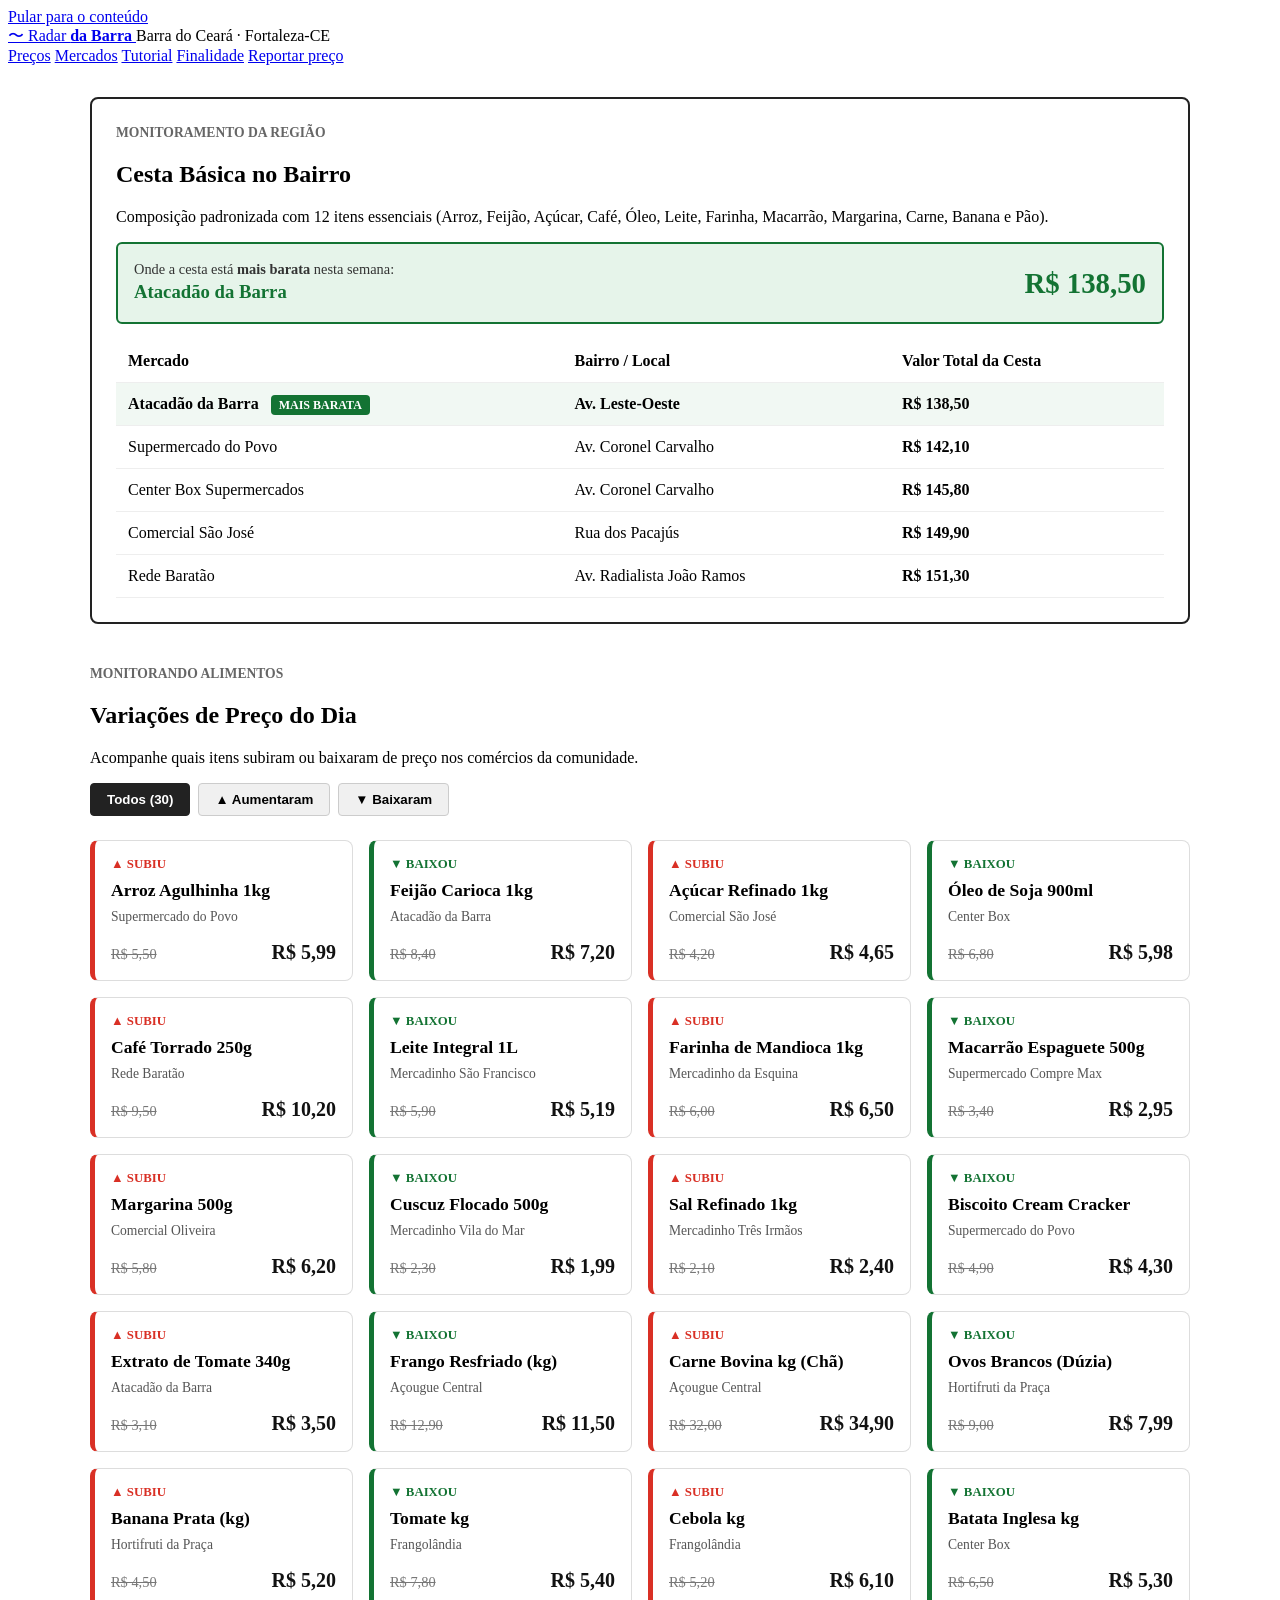
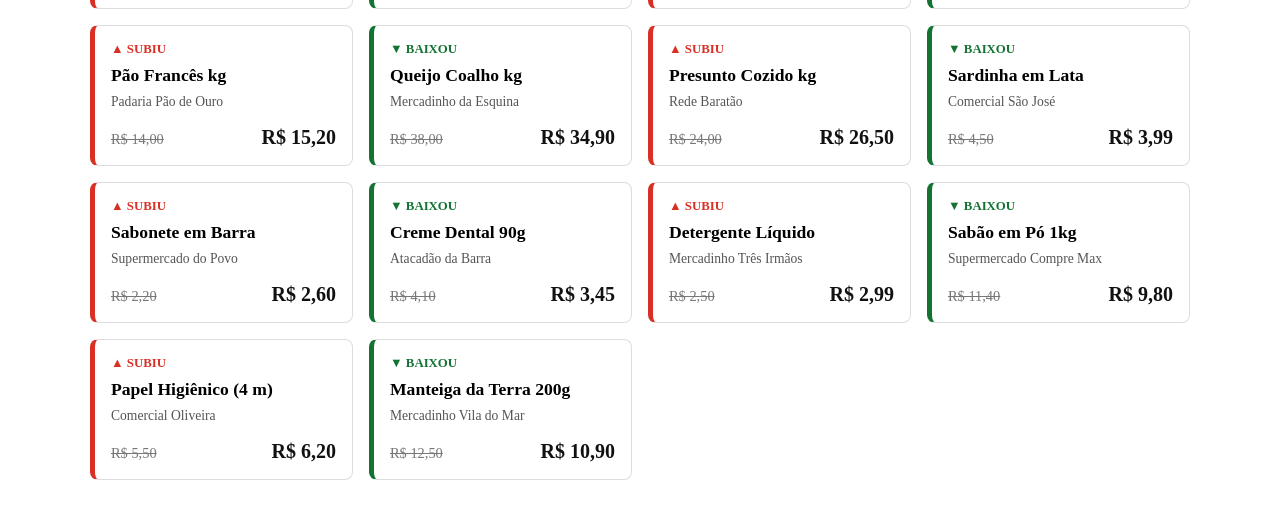
==== commit 0cdc04ff: "Add files via upload" ====
--- a/preços.html
+++ b/preços.html
@@ -1,484 +1,203 @@
-<!DOCTYPE html>
-<html lang="pt-BR">
-<head>
-<meta charset="UTF-8">
-<meta name="viewport" content="width=device-width, initial-scale=1.0, maximum-scale=1">
-<title>Comparativo de Preços · Radar da Barra</title>
-<link rel="preconnect" href="https://fonts.googleapis.com">
-<link href="https://fonts.googleapis.com/css2?family=Fraunces:opsz,wght@9..144,500;9..144,600;9..144,700&family=Inter:wght@400;500;600;700&family=Space+Mono:wght@400;700&display=swap" rel="stylesheet">
-<link rel="stylesheet" href="css/style.css">
-<style>
-  /* Base de Animação de Rolagem */
-  .revelar {
-    opacity: 0;
-    transform: translateY(25px);
-    transition: opacity 0.7s cubic-bezier(0.16, 1, 0.3, 1), transform 0.7s cubic-bezier(0.16, 1, 0.3, 1);
-  }
-  .revelar.ativo {
-    opacity: 1;
-    transform: translateY(0);
-  }
-
-  /* Painel Destaque da Cesta Básica */
-  .painel-cesta {
-    background: linear-gradient(135deg, #111111 0%, #1c1c28 100%);
-    color: #fff;
-    border-radius: 12px;
-    padding: 2rem;
-    margin-top: 1.5rem;
-    margin-bottom: 2.5rem;
-    box-shadow: 0 10px 30px rgba(0,0,0,0.12);
-  }
-
-  .cesta-header {
-    display: flex;
-    justify-content: space-between;
-    align-items: flex-start;
-    flex-wrap: wrap;
-    gap: 1rem;
-    border-bottom: 1px solid rgba(255,255,255,0.12);
-    padding-bottom: 1.2rem;
-    margin-bottom: 1.5rem;
-  }
-
-  .cesta-grid {
-    display: grid;
-    grid-template-columns: repeat(auto-fit, minmax(220px, 1fr));
-    gap: 1.2rem;
-  }
-
-  .cesta-card {
-    background: rgba(255, 255, 255, 0.05);
-    border: 1px solid rgba(255, 255, 255, 0.1);
-    border-radius: 10px;
-    padding: 1.2rem;
-    backdrop-filter: blur(6px);
-    transition: transform 0.3s ease, border-color 0.3s ease;
-  }
-
-  .cesta-card:hover {
-    transform: translateY(-4px);
-    border-color: #f4b400;
-  }
-
-  .cesta-card--destaque {
-    border-color: #f4b400;
-    background: rgba(244, 180, 0, 0.08);
-  }
-
-  .cesta-card .rotulo {
-    font-family: 'Space Mono', monospace;
-    font-size: 0.75rem;
-    color: #aaa;
-    text-transform: uppercase;
-    letter-spacing: 0.5px;
-  }
-
-  .cesta-card .valor {
-    font-size: 1.8rem;
-    font-weight: 700;
-    color: #fff;
-    margin: 0.4rem 0;
-  }
-
-  .cesta-card .mercado {
-    font-size: 0.85rem;
-    color: #ddd;
-  }
-
-  /* Painel de Filtros */
-  .painel-filtros {
-    background: #fff;
-    border: 1px solid #ddd;
-    border-radius: 8px;
-    padding: 1.2rem;
-    margin: 1.5rem 0 2rem;
-    display: grid;
-    grid-template-columns: repeat(auto-fit, minmax(200px, 1fr));
-    gap: 1rem;
-    box-shadow: 0 4px 12px rgba(0,0,0,0.03);
-  }
-
-  .campo-filtro {
-    display: flex;
-    flex-direction: column;
-    gap: 0.4rem;
-  }
-
-  .campo-filtro label {
-    font-size: 0.8rem;
-    font-family: 'Space Mono', monospace;
-    text-transform: uppercase;
-    color: #555;
-    font-weight: bold;
-  }
-
-  .campo-filtro input, .campo-filtro select {
-    padding: 0.65rem;
-    border: 1px solid #ccc;
-    border-radius: 6px;
-    font-family: inherit;
-    font-size: 0.9rem;
-    background: #fff;
-  }
-
-  .campo-filtro input:focus, .campo-filtro select:focus {
-    outline: none;
-    border-color: #222;
-  }
-
-  /* Tabela Interativa */
-  .tabela-container {
-    overflow-x: auto;
-    background: #fff;
-    border: 1px solid #e0e0e0;
-    border-radius: 8px;
-  }
-
-  .tabela-precos {
-    width: 100%;
-    border-collapse: collapse;
-    text-align: left;
-    font-size: 0.92rem;
-  }
-
-  .tabela-precos th {
-    background: #f8f9fa;
-    padding: 1rem;
-    font-family: 'Space Mono', monospace;
-    font-size: 0.8rem;
-    text-transform: uppercase;
-    border-bottom: 2px solid #ddd;
-    color: #333;
-  }
-
-  .tabela-precos td {
-    padding: 1rem;
-    border-bottom: 1px solid #eee;
-    vertical-align: middle;
-  }
-
-  .tabela-precos tr {
-    transition: background 0.2s ease;
-  }
-
-  .tabela-precos tr:hover {
-    background: #fcfcfc;
-  }
-
-  /* Tags de Variacao */
-  .tag-variacao {
-    display: inline-block;
-    padding: 0.25rem 0.6rem;
-    border-radius: 4px;
-    font-weight: 700;
-    font-size: 0.8rem;
-    font-family: 'Space Mono', monospace;
-  }
-
-  .tag-variacao.reducao {
-    background: #e6f4ea;
-    color: #137333;
-  }
-
-  .tag-variacao.aumento {
-    background: #fce8e6;
-    color: #c5221f;
-  }
-
-  .tag-variacao.estavel {
-    background: #f1f3f4;
-    color: #5f6368;
-  }
-
-  .tag-cesta {
-    display: inline-block;
-    padding: 0.15rem 0.4rem;
-    border-radius: 3px;
-    font-size: 0.7rem;
-    font-family: 'Space Mono', monospace;
-    background: #fff8e1;
-    color: #b78103;
-    border: 1px solid #ffe082;
-    margin-left: 0.5rem;
-  }
-
-  .preco-antigo {
-    text-decoration: line-through;
-    color: #888;
-    font-size: 0.85rem;
-    margin-right: 0.4rem;
-  }
-
-  .preco-atual {
-    font-weight: bold;
-    color: #111;
-  }
-
-  /* Contador e feedback */
-  .resumo-busca {
-    font-size: 0.85rem;
-    color: #666;
-    margin-bottom: 1rem;
-    font-family: 'Space Mono', monospace;
-  }
-</style>
-</head>
-<body>
-
-<a class="pular-conteudo" href="#conteudo">Pular para o conteúdo</a>
-
-<header class="topo">
-  <div class="topo__marca">
-    <a href="index.html" class="marca">
-      <span class="marca__onda" aria-hidden="true">〜</span>
-      <span class="marca__texto">Radar <strong>da Barra</strong></span>
-    </a>
-    <span class="topo__selo">Barra do Ceará · Fortaleza-CE</span>
-  </div>
-  <nav class="topo__nav">
-    <a href="precos.html" class="ativo">Preços</a>
-    <a href="mercados.html">Mercados</a>
-    <a href="tutorial.html">Tutorial</a>
-    <a href="finalidade.html">Finalidade</a>
-    <a href="reportar.html" class="botao botao--sol">Reportar preço</a>
-  </nav>
-</header>
-
-<main id="conteudo" style="max-width: 1100px; margin: 2rem auto; padding: 0 1rem;">
-
-  <section class="cabecalho-pagina revelar">
-    <span class="eyebrow" style="color: #666; font-size: 0.85rem; font-weight: bold; text-transform: uppercase;">Atualização Diária</span>
-    <h1>Comparativo de Preços na Barra</h1>
-    <p>Consulte a cesta básica padronizada e filtre os alimentos monitorados nos estabelecimentos do bairro.</p>
-  </section>
-
-  <!-- PAINEL DESTAQUE DA CESTA BÁSICA -->
-  <section class="painel-cesta revelar">
-    <div class="cesta-header">
-      <div>
-        <span style="font-size: 0.8rem; font-family: 'Space Mono', monospace; color: #f4b400; text-transform: uppercase; letter-spacing: 1px;">Monitor de Custo de Vida</span>
-        <h2 style="font-size: 1.6rem; margin: 0.3rem 0 0; color: #fff;">Cesta Básica Comunitária</h2>
-      </div>
-      <span style="font-family: 'Space Mono', monospace; font-size: 0.8rem; color: #aaa; background: rgba(255,255,255,0.1); padding: 0.4rem 0.8rem; border-radius: 4px;">12 Itens Essenciais</span>
-    </div>
-
-    <div class="cesta-grid">
-      <div class="cesta-card cesta-card--destaque">
-        <span class="rotulo">Menor Valor Encontrado</span>
-        <div class="valor" style="color: #f4b400;">R$ 138,50</div>
-        <div class="mercado">Atacadão da Barra</div>
-      </div>
-
-      <div class="cesta-card">
-        <span class="rotulo">Média do Bairro</span>
-        <div class="valor">R$ 146,80</div>
-        <div class="mercado">Baseado em 6 mercados</div>
-      </div>
-
-      <div class="cesta-card">
-        <span class="rotulo">Variação Mensal</span>
-        <div class="valor" style="color: #81c995;">- 2.4%</div>
-        <div class="mercado">Economia média de R$ 8,30</div>
-      </div>
-    </div>
-  </section>
-
-  <!-- PAINEL DE FILTROS INTERATIVOS -->
-  <section class="painel-filtros revelar">
-    <div class="campo-filtro">
-      <label for="buscaNome">Buscar Alimento</label>
-      <input type="text" id="buscaNome" placeholder="Ex: Feijão, Arroz, Leite..." oninput="filtrarPrecos()">
-    </div>
-
-    <div class="campo-filtro">
-      <label for="filtroMercado">Filtrar por Mercado</label>
-      <select id="filtroMercado" onchange="filtrarPrecos()">
-        <option value="">Todos os Mercados</option>
-        <option value="Atacadão da Barra">Atacadão da Barra</option>
-        <option value="Center Box">Center Box</option>
-        <option value="Supermercado do Povo">Supermercado do Povo</option>
-        <option value="Mercadinho São Francisco">Mercadinho São Francisco</option>
-        <option value="Frangolândia">Frangolândia</option>
-        <option value="Comercial São José">Comercial São José</option>
-      </select>
-    </div>
-
-    <div class="campo-filtro">
-      <label for="filtroStatus">Tendência do Preço</label>
-      <select id="filtroStatus" onchange="filtrarPrecos()">
-        <option value="">Todas as Tendências</option>
-        <option value="reducao">Apenas Preços que Baixaram</option>
-        <option value="aumento">Apenas Preços que Subiram</option>
-        <option value="estavel">Preços Estáveis</option>
-      </select>
-    </div>
-
-    <div class="campo-filtro">
-      <label for="filtroCesta">Categoria</label>
-      <select id="filtroCesta" onchange="filtrarPrecos()">
-        <option value="">Todos os Produtos</option>
-        <option value="sim">Somente Cesta Básica</option>
-      </select>
-    </div>
-  </section>
-
-  <div class="resumo-busca revelar" id="resumoContador">Exibindo todos os itens</div>
-
-  <!-- TABELA DINÂMICA DE PREÇOS -->
-  <div class="tabela-container revelar">
-    <table class="tabela-precos">
-      <thead>
-        <tr>
-          <th>Produto / Alimento</th>
-          <th>Mercado</th>
-          <th>Preço Anterior</th>
-          <th>Preço Atual</th>
-          <th>Variação</th>
-        </tr>
-      </thead>
-      <tbody id="corpoTabelaPrecos">
-        <!-- Preenchido via JavaScript -->
-      </tbody>
-    </table>
-  </div>
-
-</main>
-
-<footer class="rodape">
-  <div class="rodape__conteudo">
-    <div class="rodape__coluna">
-      <div style="font-family: 'Fraunces', serif; font-size: 1.25rem; font-weight: 700; color: #fff; margin-bottom: 0.8rem;">
-        〜 Radar <strong style="color: #f4b400;">da Barra</strong>
-      </div>
-      <p>Monitoramento comunitário e comparativo de preços de itens essenciais na Barra do Ceará.</p>
-      <span class="rodape__selo-local">Barra do Ceará · Fortaleza-CE</span>
-    </div>
-
-    <div class="rodape__coluna">
-      <h4>Navegação</h4>
-      <ul class="rodape__links">
-        <li><a href="index.html">Início</a></li>
-        <li><a href="precos.html">Preços e Cesta Básica</a></li>
-        <li><a href="mercados.html">Mercados Mapeados</a></li>
-        <li><a href="tutorial.html">Como Usar</a></li>
-        <li><a href="finalidade.html">Sobre o Projeto</a></li>
-      </ul>
-    </div>
-
-    <div class="rodape__coluna">
-      <h4>Ação Cidadã</h4>
-      <ul class="rodape__links">
-        <li><a href="reportar.html">Reportar Preço ou Validade</a></li>
-        <li><a href="https://www.mpce.mp.br/decon/" target="_blank" rel="noopener">DECON / PROCON Ceará</a></li>
-        <li><a href="tutorial.html#faq">Perguntas Frequentes</a></li>
-      </ul>
-    </div>
-
-    <div class="rodape__coluna">
-      <h4>Transparência</h4>
-      <p>Projeto de caráter comunitário e acadêmico, focado no acesso livre à informação de preços da região.</p>
-    </div>
-  </div>
-
-  <div class="rodape__base">
-    <span>© 2026 Radar da Barra · Projeto sem fins comerciais</span>
-    <div style="display: flex; gap: 1.5rem;">
-      <a href="termos.html">Termos de Uso</a>
-      <a href="finalidade.html">Privacidade</a>
-    </div>
-  </div>
-</footer>
-
-<script>
-// BASE DE DADOS DOS ALIMENTOS COM INDICADOR DE CESTA BÁSICA
-const listaPrecos = [
-  { nome: "Feijão Carioca 1kg", mercado: "Atacadão da Barra", anterior: 8.40, atual: 7.20, status: "reducao", cesta: true },
-  { nome: "Óleo de Soja 900ml", mercado: "Center Box", anterior: 6.80, atual: 5.98, status: "reducao", cesta: true },
-  { nome: "Leite Integral 1L", mercado: "Mercadinho São Francisco", anterior: 5.90, atual: 5.19, status: "reducao", cesta: true },
-  { nome: "Tomate kg", mercado: "Frangolândia", anterior: 7.80, atual: 5.40, status: "reducao", cesta: true },
-  { nome: "Arroz Agulhinha 1kg", mercado: "Supermercado do Povo", anterior: 5.50, atual: 5.99, status: "aumento", cesta: true },
-  { nome: "Açúcar Refinado 1kg", mercado: "Comercial São José", anterior: 4.20, atual: 4.65, status: "aumento", cesta: true },
-  { nome: "Café Torrado 250g", mercado: "Atacadão da Barra", anterior: 9.50, atual: 10.20, status: "aumento", cesta: true },
-  { nome: "Carne Bovina kg (Chã)", mercado: "Center Box", anterior: 32.00, atual: 34.90, status: "aumento", cesta: true },
-  { nome: "Farinha de Mandioca 1kg", mercado: "Mercadinho São Francisco", anterior: 6.00, atual: 6.00, status: "estavel", cesta: true },
-  { nome: "Manteiga 200g", mercado: "Frangolândia", anterior: 10.50, atual: 10.50, status: "estavel", cesta: true },
-  { nome: "Biscoito Cream Cracker 350g", mercado: "Atacadão da Barra", anterior: 4.50, atual: 4.10, status: "reducao", cesta: false },
-  { nome: "Detergente Líquido 500ml", mercado: "Center Box", anterior: 2.30, atual: 2.50, status: "aumento", cesta: false }
-];
-
-function renderizarTabela(dados) {
-  const corpo = document.getElementById('corpoTabelaPrecos');
-  const contador = document.getElementById('resumoContador');
-
-  contador.textContent = `Exibindo ${dados.length} de ${listaPrecos.length} produtos monitorados`;
-
-  if (dados.length === 0) {
-    corpo.innerHTML = `<tr><td colspan="5" style="text-align: center; color: #777; padding: 2rem;">Nenhum alimento encontrado com os filtros selecionados.</td></tr>`;
-    return;
-  }
-
-  corpo.innerHTML = dados.map(item => {
-    let tagClasse = item.status;
-    let tagTexto = "Estável";
-
-    if (item.status === 'reducao') {
-      const diff = ((item.anterior - item.atual) / item.anterior) * 100;
-      tagTexto = `▼ -${diff.toFixed(1)}%`;
-    } else if (item.status === 'aumento') {
-      const diff = ((item.atual - item.anterior) / item.anterior) * 100;
-      tagTexto = `▲ +${diff.toFixed(1)}%`;
-    }
-
-    const seloCesta = item.cesta ? `<span class="tag-cesta">Cesta Básica</span>` : '';
-
-    return `
-      <tr>
-        <td><strong>${item.nome}</strong>${seloCesta}</td>
-        <td>${item.mercado}</td>
-        <td><span class="preco-antigo">R$ ${item.anterior.toFixed(2).replace('.', ',')}</span></td>
-        <td><span class="preco-atual">R$ ${item.atual.toFixed(2).replace('.', ',')}</span></td>
-        <td><span class="tag-variacao ${tagClasse}">${tagTexto}</span></td>
-      </tr>
-    `;
-  }).join('');
-}
-
-function filtrarPrecos() {
-  const busca = document.getElementById('buscaNome').value.toLowerCase();
-  const mercado = document.getElementById('filtroMercado').value;
-  const status = document.getElementById('filtroStatus').value;
-  const cesta = document.getElementById('filtroCesta').value;
-
-  const filtrados = listaPrecos.filter(item => {
-    const bateBusca = item.nome.toLowerCase().includes(busca);
-    const bateMercado = mercado === "" || item.mercado === mercado;
-    const bateStatus = status === "" || item.status === status;
-    const bateCesta = cesta === "" || (cesta === "sim" && item.cesta);
-    return bateBusca && bateMercado && bateStatus && bateCesta;
-  });
-
-  renderizarTabela(filtrados);
-}
-
-// Animação de Rolagem Suave (IntersectionObserver)
-function inicializarAnimacaoRolagem() {
-  const elementos = document.querySelectorAll('.revelar');
-  const observador = new IntersectionObserver((entries) => {
-    entries.forEach(entry => {
-      if (entry.isIntersecting) {
-        entry.target.classList.add('ativo');
-      }
-    });
-  }, { threshold: 0.1 });
-
-  elementos.forEach(el => observador.observe(el));
-}
-
-window.onload = () => {
-  renderizarTabela(listaPrecos);
-  inicializarAnimacaoRolagem();
-};
-</script>
-</body>
-</html>
+<!DOCTYPE html>
+<html lang="pt-BR">
+<head>
+<meta charset="UTF-8">
+<meta name="viewport" content="width=device-width, initial-scale=1.0, maximum-scale=1">
+<title>Preços e Cesta Básica · Radar da Barra</title>
+<link rel="preconnect" href="https://fonts.googleapis.com">
+<link href="https://fonts.googleapis.com/css2?family=Fraunces:opsz,wght@9..144,500;9..144,600;9..144,700&family=Inter:wght@400;500;600;700&family=Space+Mono:wght@400;700&display=swap" rel="stylesheet">
+<link rel="stylesheet" href="css/style.css">
+<style>
+  /* Estilização da Cesta Básica */
+  .painel-cesta { background: #fff; border: 2px solid #222; border-radius: 8px; padding: 1.5rem; margin-bottom: 2.5rem; }
+  .cesta-destaque { background: #e6f4ea; border: 2px solid #137333; border-radius: 6px; padding: 1rem; margin-top: 1rem; display: flex; justify-content: space-between; align-items: center; flex-wrap: wrap; gap: 1rem; }
+  .cesta-destaque .preco-campeao { font-size: 1.8rem; font-weight: 700; color: #137333; }
+  .tabela-cesta { width: 100%; border-collapse: collapse; margin-top: 1rem; text-align: left; }
+  .tabela-cesta th, .tabela-cesta td { padding: 0.75rem; border-bottom: 1px solid #eee; }
+  .tabela-cesta tr.mais-barato { background-color: #f1f8f3; font-weight: 600; }
+  .badge-menor { background: #137333; color: #fff; font-size: 0.75rem; padding: 0.2rem 0.5rem; border-radius: 4px; text-transform: uppercase; margin-left: 0.5rem; }
+
+  /* Estilização dos Cards de Produtos */
+  .grade-produtos { display: grid; grid-template-columns: repeat(auto-fill, minmax(260px, 1fr)); gap: 1rem; margin-top: 1.5rem; }
+  .cartao-p { background: #fff; border: 1px solid #ddd; border-radius: 8px; padding: 1rem; display: flex; flex-direction: column; gap: 0.5rem; }
+  .cartao-p.aumento { border-left: 5px solid #d93025; }
+  .cartao-p.reducao { border-left: 5px solid #137333; }
+  .tag-variacao { font-size: 0.8rem; font-weight: bold; text-transform: uppercase; }
+  .aumento .tag-variacao { color: #d93025; }
+  .reducao .tag-variacao { color: #137333; }
+  .precos-box { display: flex; justify-content: space-between; align-items: baseline; margin-top: 0.5rem; }
+  .p-antigo { text-decoration: line-through; color: #777; font-size: 0.9rem; }
+  .p-atual { font-size: 1.25rem; font-weight: 700; color: #111; }
+  
+  /* Botoes de Filtro */
+  .filtros { display: flex; gap: 0.5rem; margin-bottom: 1rem; flex-wrap: wrap; }
+  .btn-f { background: #f0f0f0; border: 1px solid #ccc; padding: 0.5rem 1rem; border-radius: 4px; cursor: pointer; font-weight: 600; }
+  .btn-f.ativo { background: #222; color: #fff; border-color: #222; }
+</style>
+</head>
+<body>
+
+<a class="pular-conteudo" href="#conteudo">Pular para o conteúdo</a>
+
+<header class="topo">
+  <div class="topo__marca">
+    <a href="index.html" class="marca">
+      <span class="marca__onda" aria-hidden="true">〜</span>
+      <span class="marca__texto">Radar <strong>da Barra</strong></span>
+    </a>
+    <span class="topo__selo">Barra do Ceará · Fortaleza-CE</span>
+  </div>
+  <nav class="topo__nav">
+    <a href="precos.html">Preços</a>
+    <a href="mercados.html">Mercados</a>
+    <a href="tutorial.html">Tutorial</a>
+    <a href="finalidade.html">Finalidade</a>
+    <a href="reportar.html" class="botao botao--sol">Reportar preço</a>
+  </nav>
+</header>
+
+<main id="conteudo" style="max-width: 1100px; margin: 2rem auto; padding: 0 1rem;">
+
+  <section class="painel-cesta">
+    <span class="eyebrow" style="color: #666; font-size: 0.85rem; font-weight: bold; text-transform: uppercase;">Monitoramento da Região</span>
+    <h2>Cesta Básica no Bairro</h2>
+    <p>Composição padronizada com 12 itens essenciais (Arroz, Feijão, Açúcar, Café, Óleo, Leite, Farinha, Macarrão, Margarina, Carne, Banana e Pão).</p>
+    
+    <div class="cesta-destaque">
+      <div>
+        <span style="font-size: 0.9rem; color: #333;">Onde a cesta está <strong>mais barata</strong> nesta semana:</span>
+        <h3 style="margin: 0.2rem 0; color: #137333;" id="nomeMercadoBarato">Atacadão da Barra</h3>
+      </div>
+      <div class="preco-campeao" id="precoCestaBarata">R$ 138,50</div>
+    </div>
+
+    <table class="tabela-cesta">
+      <thead>
+        <tr>
+          <th>Mercado</th>
+          <th>Bairro / Local</th>
+          <th>Valor Total da Cesta</th>
+        </tr>
+      </thead>
+      <tbody id="corpoTabelaCesta">
+        </tbody>
+    </table>
+  </section>
+
+  <section class="cabecalho-pagina">
+    <span class="eyebrow" style="color: #666; font-size: 0.85rem; font-weight: bold; text-transform: uppercase;">Monitorando Alimentos</span>
+    <h1>Variações de Preço do Dia</h1>
+    <p>Acompanhe quais itens subiram ou baixaram de preço nos comércios da comunidade.</p>
+  </section>
+
+  <div class="filtros">
+    <button class="btn-f ativo" onclick="filtrar('todos', this)">Todos (30)</button>
+    <button class="btn-f" onclick="filtrar('aumento', this)">▲ Aumentaram</button>
+    <button class="btn-f" onclick="filtrar('reducao', this)">▼ Baixaram</button>
+  </div>
+
+  <div class="grade-produtos" id="gradeProdutos">
+    </div>
+
+</main>
+
+<script>
+// 1. DADOS DA CESTA BÁSICA NOS MERCADOS
+const cestasMercados = [
+  { mercado: "Atacadão da Barra", local: "Av. Leste-Oeste", valor: 138.50 },
+  { mercado: "Supermercado do Povo", local: "Av. Coronel Carvalho", valor: 142.10 },
+  { mercado: "Center Box Supermercados", local: "Av. Coronel Carvalho", valor: 145.80 },
+  { mercado: "Comercial São José", local: "Rua dos Pacajús", valor: 149.90 },
+  { mercado: "Rede Baratão", local: "Av. Radialista João Ramos", valor: 151.30 }
+];
+
+// 2. DADOS DOS 30 ALIMENTOS
+const listaAlimentos = [
+  { nome: "Arroz Agulhinha 1kg", mercado: "Supermercado do Povo", tipo: "aumento", anterior: 5.50, atual: 5.99 },
+  { nome: "Feijão Carioca 1kg", mercado: "Atacadão da Barra", tipo: "reducao", anterior: 8.40, atual: 7.20 },
+  { nome: "Açúcar Refinado 1kg", mercado: "Comercial São José", tipo: "aumento", anterior: 4.20, atual: 4.65 },
+  { nome: "Óleo de Soja 900ml", mercado: "Center Box", tipo: "reducao", anterior: 6.80, atual: 5.98 },
+  { nome: "Café Torrado 250g", mercado: "Rede Baratão", tipo: "aumento", anterior: 9.50, atual: 10.20 },
+  { nome: "Leite Integral 1L", mercado: "Mercadinho São Francisco", tipo: "reducao", anterior: 5.90, atual: 5.19 },
+  { nome: "Farinha de Mandioca 1kg", mercado: "Mercadinho da Esquina", tipo: "aumento", anterior: 6.00, anterior: 6.00, atual: 6.50 },
+  { nome: "Macarrão Espaguete 500g", mercado: "Supermercado Compre Max", tipo: "reducao", anterior: 3.40, atual: 2.95 },
+  { nome: "Margarina 500g", mercado: "Comercial Oliveira", tipo: "aumento", anterior: 5.80, atual: 6.20 },
+  { nome: "Cuscuz Flocado 500g", mercado: "Mercadinho Vila do Mar", tipo: "reducao", anterior: 2.30, atual: 1.99 },
+  { nome: "Sal Refinado 1kg", mercado: "Mercadinho Três Irmãos", tipo: "aumento", anterior: 2.10, atual: 2.40 },
+  { nome: "Biscoito Cream Cracker", mercado: "Supermercado do Povo", tipo: "reducao", anterior: 4.90, atual: 4.30 },
+  { nome: "Extrato de Tomate 340g", mercado: "Atacadão da Barra", tipo: "aumento", anterior: 3.10, atual: 3.50 },
+  { nome: "Frango Resfriado (kg)", mercado: "Açougue Central", tipo: "reducao", anterior: 12.90, atual: 11.50 },
+  { nome: "Carne Bovina kg (Chã)", mercado: "Açougue Central", tipo: "aumento", anterior: 32.00, atual: 34.90 },
+  { nome: "Ovos Brancos (Dúzia)", mercado: "Hortifruti da Praça", tipo: "reducao", anterior: 9.00, atual: 7.99 },
+  { nome: "Banana Prata (kg)", mercado: "Hortifruti da Praça", tipo: "aumento", anterior: 4.50, atual: 5.20 },
+  { nome: "Tomate kg", mercado: "Frangolândia", tipo: "reducao", anterior: 7.80, atual: 5.40 },
+  { nome: "Cebola kg", mercado: "Frangolândia", tipo: "aumento", anterior: 5.20, atual: 6.10 },
+  { nome: "Batata Inglesa kg", mercado: "Center Box", tipo: "reducao", anterior: 6.50, atual: 5.30 },
+  { nome: "Pão Francês kg", mercado: "Padaria Pão de Ouro", tipo: "aumento", anterior: 14.00, atual: 15.20 },
+  { nome: "Queijo Coalho kg", mercado: "Mercadinho da Esquina", tipo: "reducao", anterior: 38.00, atual: 34.90 },
+  { nome: "Presunto Cozido kg", mercado: "Rede Baratão", tipo: "aumento", anterior: 24.00, atual: 26.50 },
+  { nome: "Sardinha em Lata", mercado: "Comercial São José", tipo: "reducao", anterior: 4.50, atual: 3.99 },
+  { nome: "Sabonete em Barra", mercado: "Supermercado do Povo", tipo: "aumento", anterior: 2.20, atual: 2.60 },
+  { nome: "Creme Dental 90g", mercado: "Atacadão da Barra", tipo: "reducao", anterior: 4.10, atual: 3.45 },
+  { nome: "Detergente Líquido", mercado: "Mercadinho Três Irmãos", tipo: "aumento", anterior: 2.50, atual: 2.99 },
+  { nome: "Sabão em Pó 1kg", mercado: "Supermercado Compre Max", tipo: "reducao", anterior: 11.40, atual: 9.80 },
+  { nome: "Papel Higiênico (4 m)", mercado: "Comercial Oliveira", tipo: "aumento", anterior: 5.50, atual: 6.20 },
+  { nome: "Manteiga da Terra 200g", mercado: "Mercadinho Vila do Mar", tipo: "reducao", anterior: 12.50, atual: 10.90 }
+];
+
+// FUNÇÃO PARA RENDERIZAR TABELA DA CESTA BÁSICA
+function renderCesta() {
+  // Ordena pelo menor valor
+  cestasMercados.sort((a, b) => a.valor - b.valor);
+  
+  const menor = cestasMercados[0];
+  document.getElementById('nomeMercadoBarato').textContent = menor.mercado;
+  document.getElementById('precoCestaBarata').textContent = `R$ ${menor.valor.toFixed(2).replace('.', ',')}`;
+
+  const tbody = document.getElementById('corpoTabelaCesta');
+  tbody.innerHTML = cestasMercados.map((item, index) => `
+    <tr class="${index === 0 ? 'mais-barato' : ''}">
+      <td>${item.mercado} ${index === 0 ? '<span class="badge-menor">Mais Barata</span>' : ''}</td>
+      <td>${item.local}</td>
+      <td><strong>R$ ${item.valor.toFixed(2).replace('.', ',')}</strong></td>
+    </tr>
+  `).join('');
+}
+
+// FUNÇÃO PARA RENDERIZAR OS CARD DOS ALIMENTOS
+function renderAlimentos(itens) {
+  const container = document.getElementById('gradeProdutos');
+  container.innerHTML = itens.map(item => `
+    <article class="cartao-p ${item.tipo}">
+      <span class="tag-variacao">${item.tipo === 'aumento' ? '▲ Subiu' : '▼ Baixou'}</span>
+      <h3 style="margin: 0; font-size: 1.1rem;">${item.nome}</h3>
+      <span style="font-size: 0.85rem; color: #555;">${item.mercado}</span>
+      <div class="precos-box">
+        <span class="p-antigo">R$ ${item.anterior.toFixed(2).replace('.', ',')}</span>
+        <span class="p-atual">R$ ${item.atual.toFixed(2).replace('.', ',')}</span>
+      </div>
+    </article>
+  `).join('');
+}
+
+// FILTRO DE BOTOES
+function filtrar(tipo, btn) {
+  document.querySelectorAll('.btn-f').forEach(b => b.classList.remove('ativo'));
+  btn.classList.add('ativo');
+
+  if (tipo === 'todos') {
+    renderAlimentos(listaAlimentos);
+  } else {
+    renderAlimentos(listaAlimentos.filter(a => a.tipo === tipo));
+  }
+}
+
+// INICIALIZAÇÃO AO CARREGAR A PÁGINA
+window.onload = () => {
+  renderCesta();
+  renderAlimentos(listaAlimentos);
+};
+
+</script>
+</body>
+</html>
